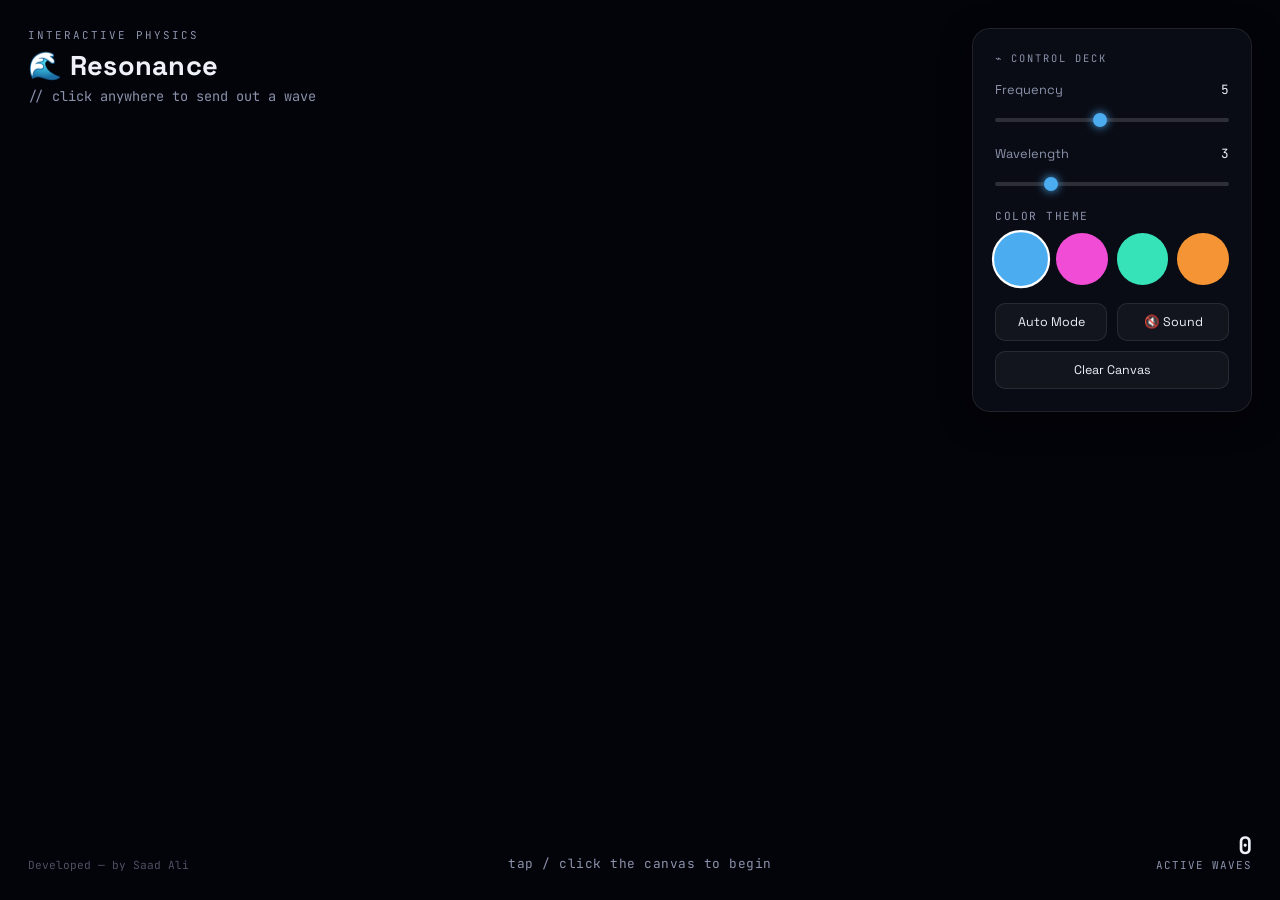
==== index.html @ fd53788f "Add files via upload" ====
<!DOCTYPE html>
<html lang="en">
<head>
<meta charset="UTF-8" />
<meta name="viewport" content="width=device-width, initial-scale=1.0" />
<title>Resonance — Interactive Wave Interference Playground</title>
<link rel="stylesheet" href="style.css">
</head>
<body>

<canvas id="waveCanvas"></canvas>

<div class="topbar">
  <div class="eyebrow">interactive physics</div>
  <h1>🌊 Resonance</h1>
  <div class="tagline">// click anywhere to send out a wave</div>
</div>

<div class="hint" id="hint">tap / click the canvas to begin</div>

<div class="panel">
  <div class="deck-label">⌁ control deck</div>

  <div class="control">
    <label>Frequency <span class="val" id="freqVal">5</span></label>
    <input type="range" id="freq" min="1" max="10" value="5" />
  </div>

  <div class="control">
    <label>Wavelength <span class="val" id="decayVal">3</span></label>
    <input type="range" id="decay" min="1" max="10" value="3" />
  </div>

  <div class="section-label">color theme</div>
  <div class="themes" id="themes"></div>

  <div class="row">
    <button class="btn" id="autoBtn">Auto Mode</button>
    <button class="btn" id="soundBtn">🔇 Sound</button>
  </div>
  <div class="row">
    <button class="btn" id="clearBtn">Clear Canvas</button>
  </div>
</div>

<div class="stats">
  <div class="count" id="waveCount">0</div>
  <div class="count-label">active waves</div>
</div>

<div class="credit">Developed — by Saad Ali</div>

<script src="script.js"></script>
</body>
</html>
---- style.css ----
@import url('https://fonts.googleapis.com/css2?family=Space+Grotesk:wght@400;500;700&family=JetBrains+Mono:wght@400;500&display=swap');

  :root{
    --bg:#05060a;
    --panel-bg:rgba(18,20,32,0.55);
    --panel-border:rgba(255,255,255,0.09);
    --text-primary:#eef1f8;
    --text-secondary:#8b93ab;
    --accent:#6fd8ff;
  }

  *{ margin:0; padding:0; box-sizing:border-box; }

  html, body{
    width:100%; height:100%; overflow:hidden;
    background:var(--bg);
    font-family:'Space Grotesk', sans-serif;
    color:var(--text-primary);
    -webkit-font-smoothing:antialiased;
  }

  #waveCanvas{ position:fixed; inset:0; display:block; touch-action:none; cursor:crosshair; }

  .topbar{ position:fixed; top:28px; left:28px; z-index:10; pointer-events:none; }
  .topbar .eyebrow{
    font-family:'JetBrains Mono', monospace;
    font-size:0.68rem; letter-spacing:2px; text-transform:uppercase;
    color:var(--text-secondary); margin-bottom:6px;
  }
  .topbar h1{ font-size:1.7rem; font-weight:700; letter-spacing:0.3px; display:flex; align-items:center; gap:10px; }
  .topbar .tagline{ font-size:0.85rem; color:var(--text-secondary); margin-top:4px; font-family:'JetBrains Mono', monospace; }

  .hint{
    position:fixed; bottom:28px; left:50%; transform:translateX(-50%);
    font-size:0.8rem; color:var(--text-secondary); z-index:10;
    font-family:'JetBrains Mono', monospace; letter-spacing:0.5px;
    animation: pulse 2.4s ease-in-out infinite; pointer-events:none;
  }
  @keyframes pulse{ 0%,100%{ opacity:0.35; } 50%{ opacity:0.9; } }

  .panel{
    position:fixed; top:28px; right:28px; width:280px;
    background:var(--panel-bg); border:1px solid var(--panel-border);
    border-radius:18px; padding:22px;
    backdrop-filter:blur(18px); -webkit-backdrop-filter:blur(18px);
    z-index:10; box-shadow:0 8px 32px rgba(0,0,0,0.45);
  }
  .panel .deck-label{
    font-family:'JetBrains Mono', monospace; font-size:0.65rem;
    letter-spacing:2px; text-transform:uppercase; color:var(--text-secondary);
    margin-bottom:16px;
  }

  .control{ margin-bottom:18px; }
  .control label{
    display:flex; justify-content:space-between;
    font-size:0.8rem; color:var(--text-secondary); margin-bottom:8px;
  }
  .control label span.val{ color:var(--text-primary); font-family:'JetBrains Mono', monospace; }

  input[type=range]{
    width:100%; -webkit-appearance:none; appearance:none;
    height:4px; border-radius:2px; background:rgba(255,255,255,0.14); outline:none;
  }
  input[type=range]::-webkit-slider-thumb{
    -webkit-appearance:none; width:14px; height:14px; border-radius:50%;
    background:var(--accent); cursor:pointer; box-shadow:0 0 10px var(--accent);
    transition: box-shadow .2s;
  }
  input[type=range]::-moz-range-thumb{
    width:14px; height:14px; border-radius:50%; border:none;
    background:var(--accent); cursor:pointer; box-shadow:0 0 10px var(--accent);
  }

  .section-label{
    font-size:0.7rem; letter-spacing:1.5px; text-transform:uppercase;
    color:var(--text-secondary); margin-bottom:10px; font-family:'JetBrains Mono', monospace;
  }

  .themes{ display:grid; grid-template-columns:repeat(4,1fr); gap:9px; margin-bottom:18px; }
  .theme-dot{
    width:100%; aspect-ratio:1; border-radius:50%; cursor:pointer;
    border:2px solid transparent; transition: transform .15s, border-color .15s;
  }
  .theme-dot.active{ border-color:#fff; transform:scale(1.12); }

  .row{ display:flex; gap:10px; }
  .row + .row{ margin-top:10px; }
  .btn{
    flex:1; padding:10px; border-radius:10px; border:1px solid var(--panel-border);
    background:rgba(255,255,255,0.04); color:var(--text-primary);
    font-family:'Space Grotesk', sans-serif; font-size:0.78rem; cursor:pointer;
    transition: background .15s, transform .1s, color .15s, border-color .15s;
  }
  .btn:hover{ background:rgba(255,255,255,0.09); }
  .btn:active{ transform:scale(0.96); }
  .btn.active{ background:var(--accent); color:#05060a; border-color:var(--accent); }

  .stats{
    position:fixed; bottom:28px; right:28px; z-index:10; text-align:right;
    font-family:'JetBrains Mono', monospace; color:var(--text-secondary);
  }
  .stats .count{ font-size:1.5rem; color:var(--text-primary); font-weight:600; line-height:1; }
  .stats .count-label{ font-size:0.68rem; letter-spacing:1px; text-transform:uppercase; }

  .credit{
    position:fixed; bottom:28px; left:28px; z-index:10;
    font-family:'JetBrains Mono', monospace; font-size:0.7rem;
    color:var(--text-secondary); opacity:0.55;
  }

  @media (max-width:680px){
    .panel{ left:16px; right:16px; width:auto; top:auto; bottom:16px; max-height:48vh; overflow-y:auto; padding:18px; }
    .topbar{ left:16px; top:16px; }
    .hint{ top:78px; bottom:auto; left:16px; transform:none; font-size:0.72rem; }
    .stats, .credit{ display:none; }
  }
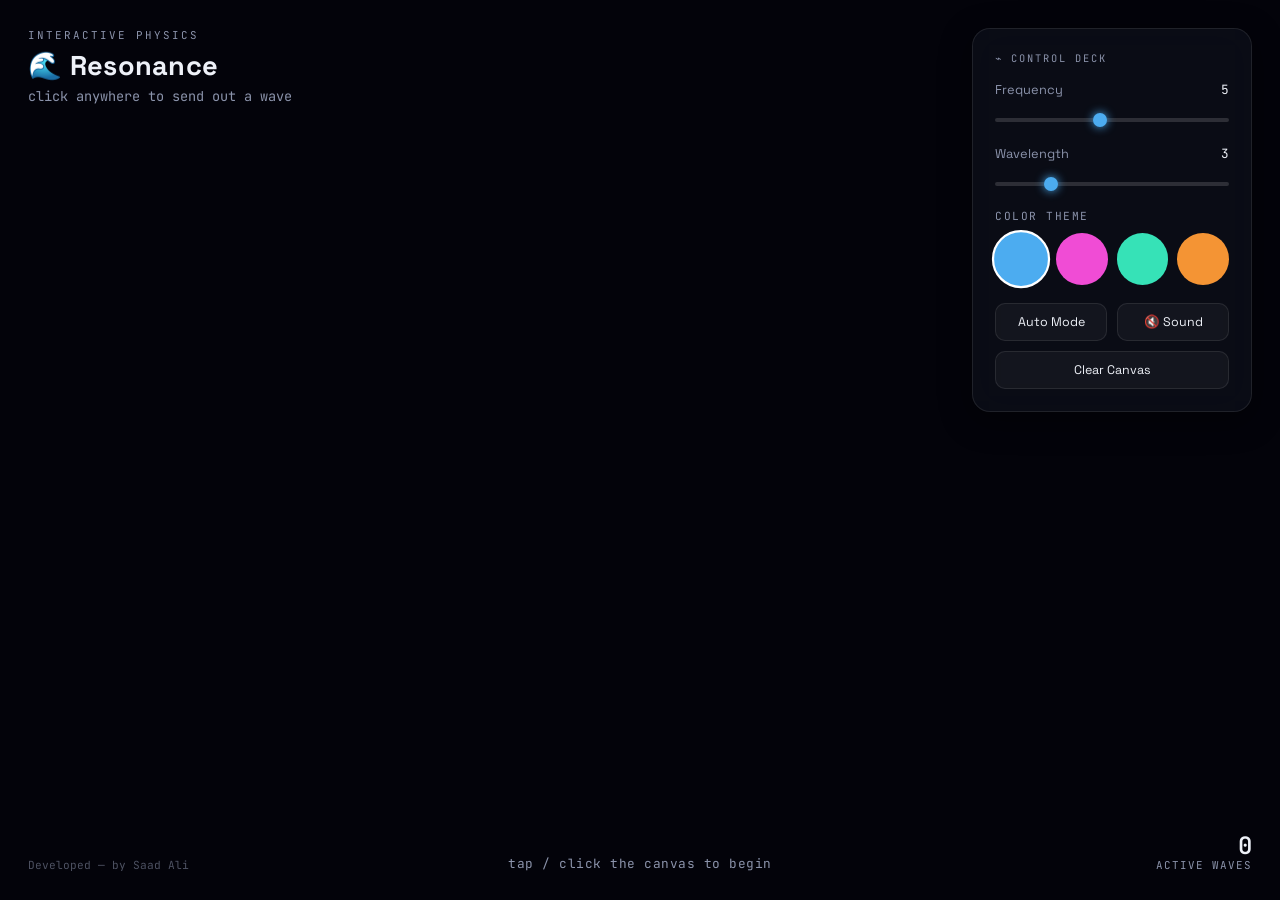
==== commit 9be1f8e9: "Update tagline text in index.html" ====
--- a/index.html
+++ b/index.html
@@ -2,8 +2,12 @@
 <html lang="en">
 <head>
 <meta charset="UTF-8" />
-<meta name="viewport" content="width=device-width, initial-scale=1.0" />
+<meta name="viewport" content="width=device-width, initial-scale=1.0" />  
 <title>Resonance — Interactive Wave Interference Playground</title>
+<meta name="title" content="Resonance | Interactive Wave Physics by Saad Ali">
+<meta name="description" content="An interactive wave interference playground built with HTML5 Canvas, Web Audio API, and Vanilla JavaScript. Designed and developed by Saad Ali.">
+<meta name="keywords" content="Saad Ali, Frontend Developer, Resonance App, Wave Interference, HTML5 Canvas, JavaScript Portfolio, Web Audio API">
+<meta name="author" content="Saad Ali">
 <link rel="stylesheet" href="style.css">
 </head>
 <body>
@@ -13,7 +17,7 @@
 <div class="topbar">
   <div class="eyebrow">interactive physics</div>
   <h1>🌊 Resonance</h1>
-  <div class="tagline">// click anywhere to send out a wave</div>
+  <div class="tagline">click anywhere to send out a wave</div>
 </div>
 
 <div class="hint" id="hint">tap / click the canvas to begin</div>
